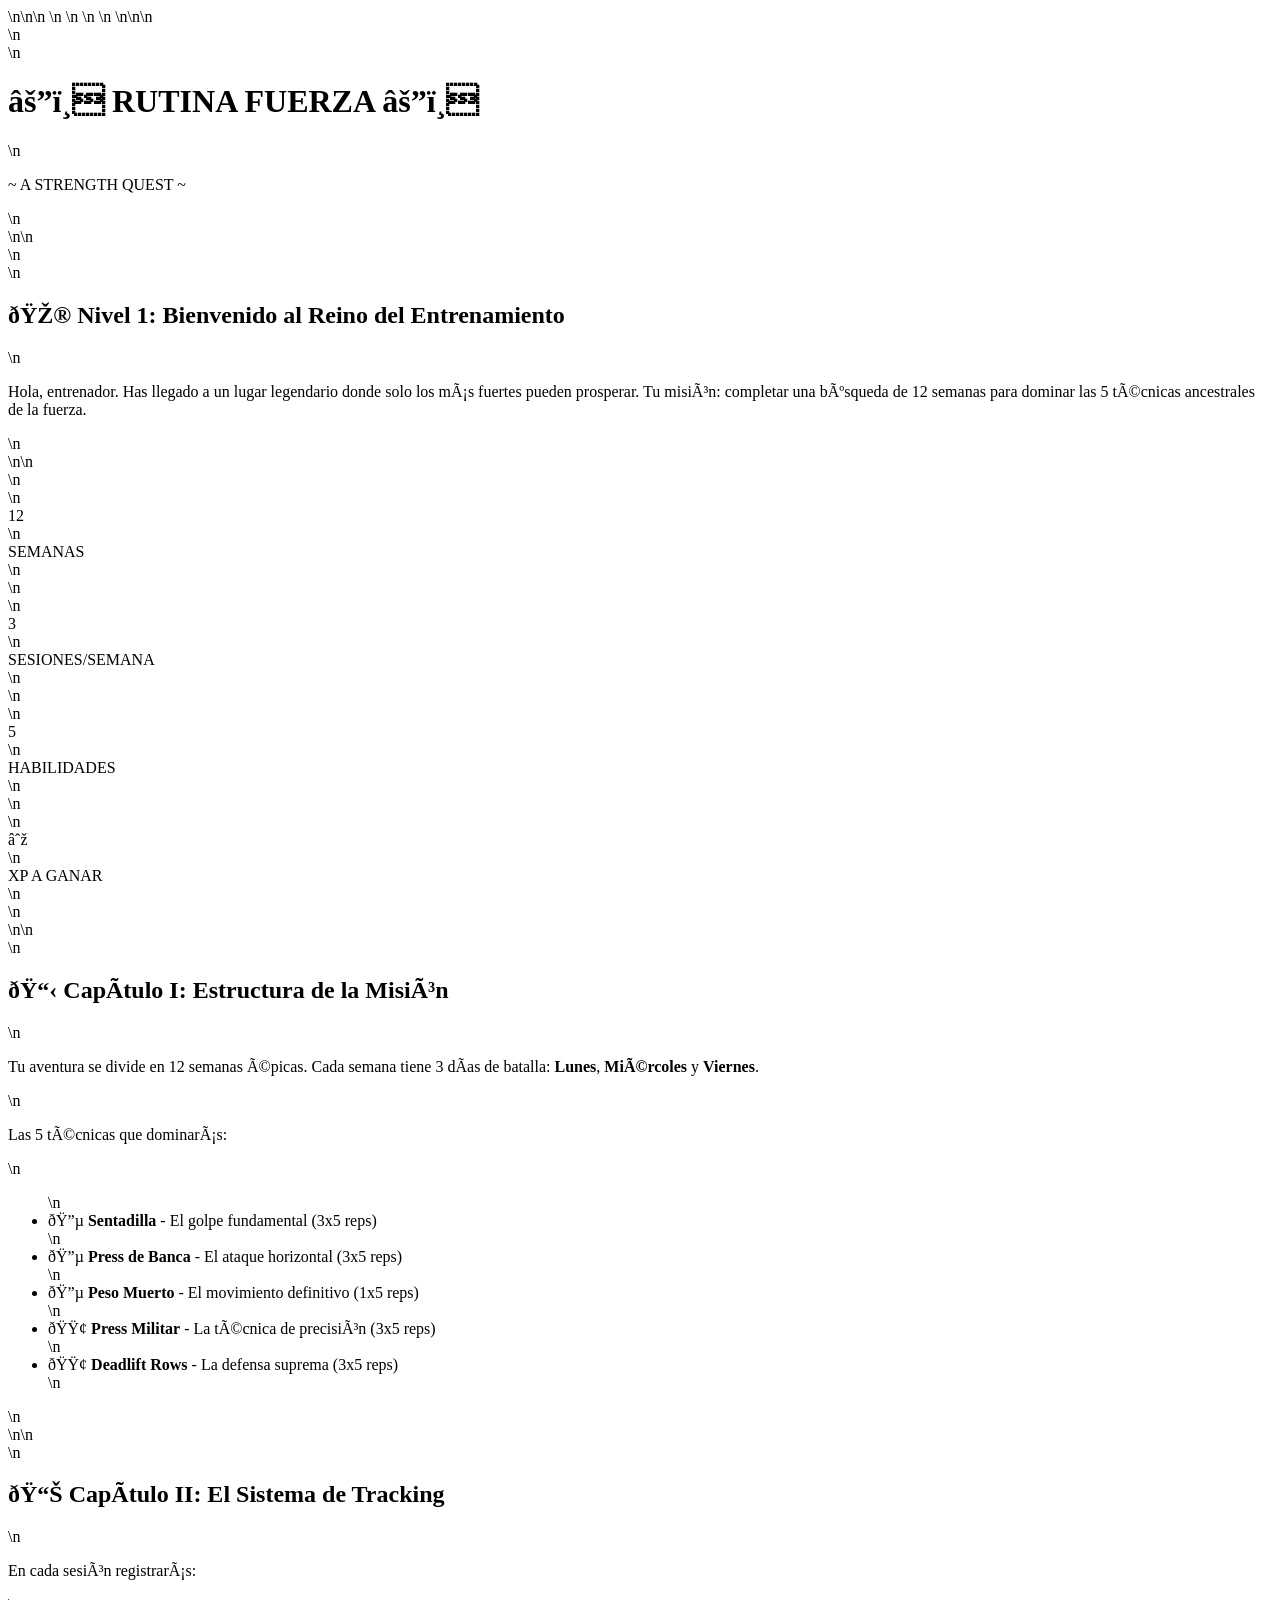
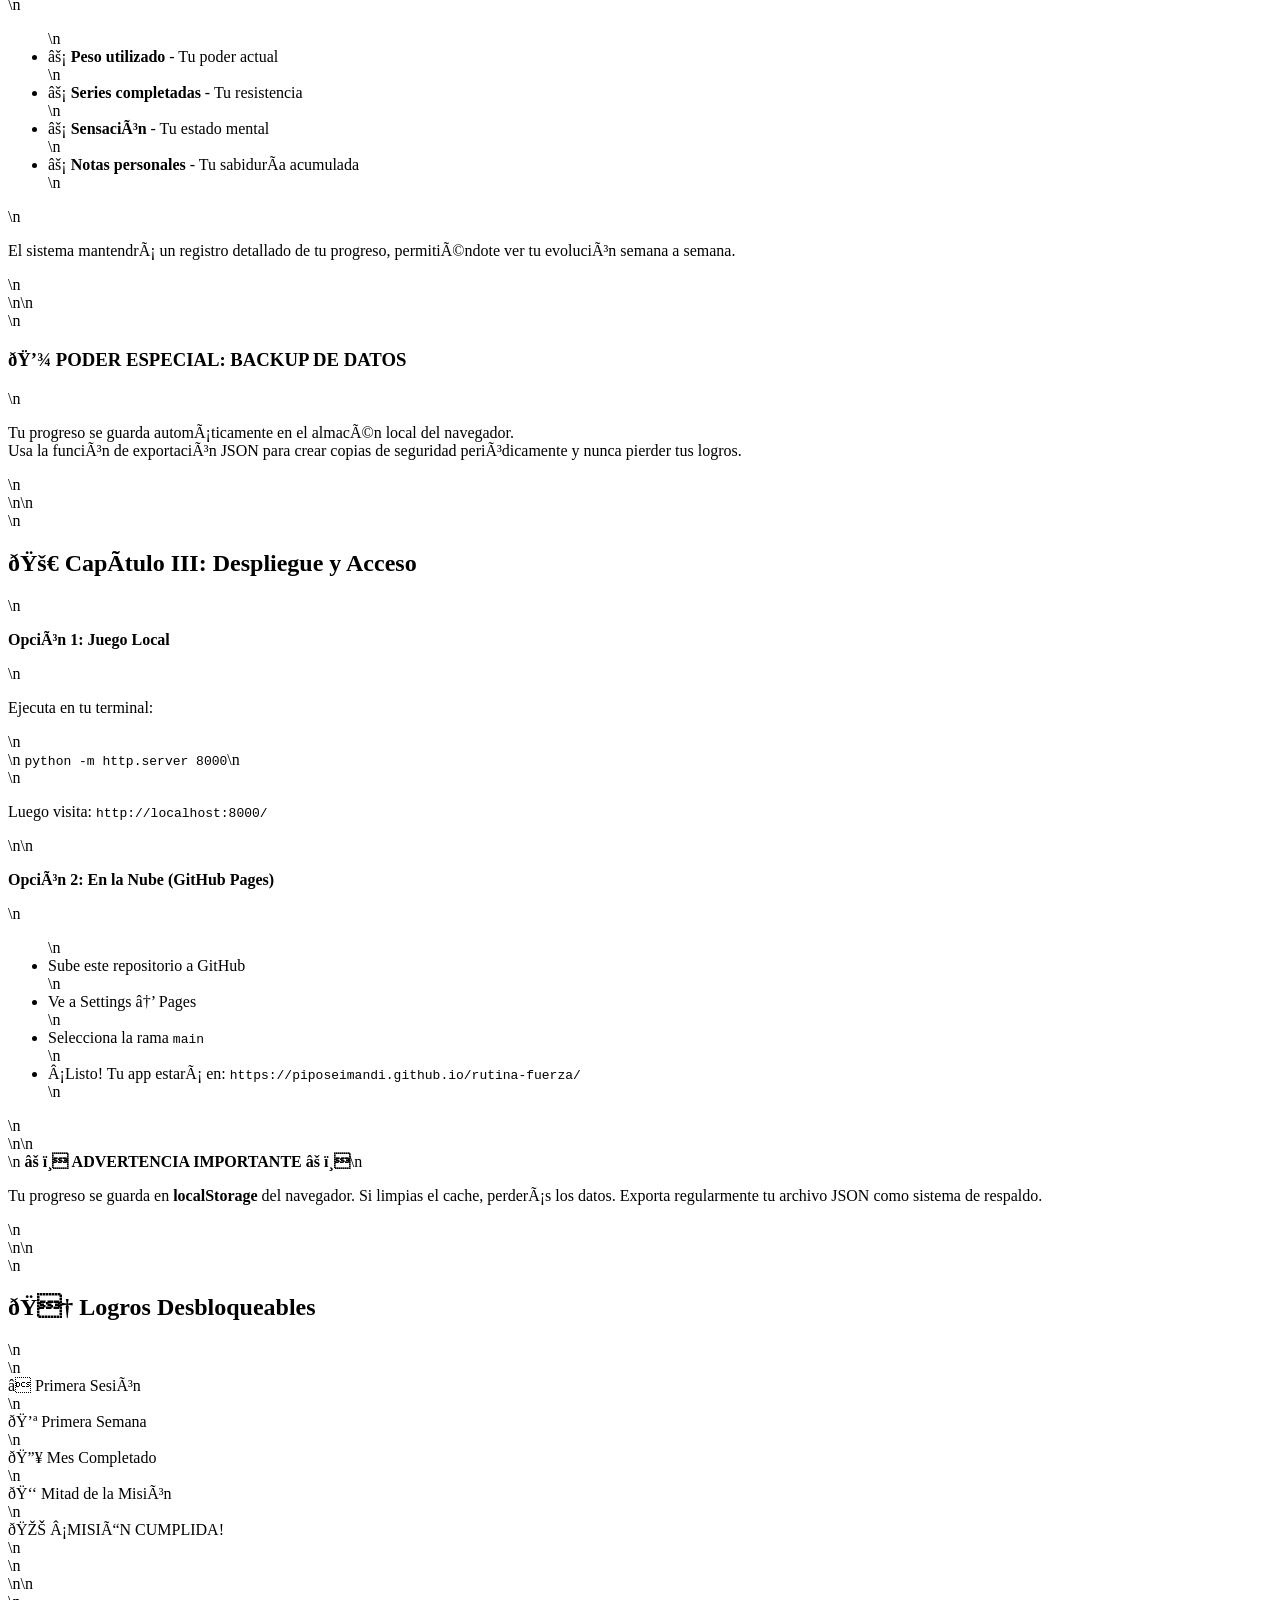
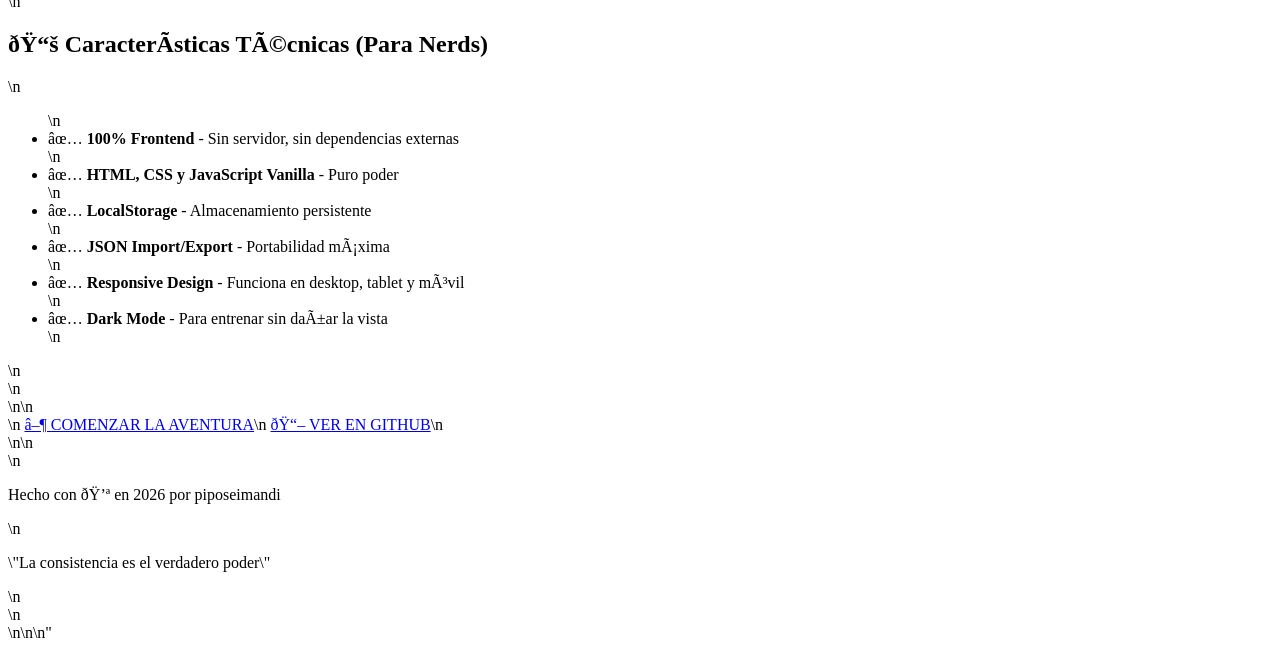
==== about.html @ 38192035 "Add about.html with retro game-style introduction" ====
<!DOCTYPE html>\n<html lang=\"es\">\n<head>\n  <meta charset=\"UTF-8\" />\n  <meta name=\"viewport\" content=\"width=device-width, initial-scale=1.0\" />\n  <meta name=\"color-scheme\" content=\"light dark\" />\n  <title>Rutina Fuerza - Aventura</title>\n  <style>\n    * { margin: 0; padding: 0; box-sizing: border-box; }\n    \n    body {\n      background: #0a0e27;\n      color: #e0e0e0;\n      font-family: 'Courier New', monospace;\n      overflow-x: hidden;\n      min-height: 100vh;\n      position: relative;\n    }\n\n    /* Fondo animado de estrellas */\n    body::before {\n      content: '';\n      position: fixed;\n      top: 0;\n      left: 0;\n      width: 100%;\n      height: 100%;\n      background: radial-gradient(circle, #1a4d7d 1px, transparent 1px);\n      background-size: 50px 50px;\n      opacity: 0.1;\n      pointer-events: none;\n      z-index: 0;\n    }\n\n    .container {\n      position: relative;\n      z-index: 1;\n      max-width: 900px;\n      margin: 0 auto;\n      padding: 2rem;\n    }\n\n    header {\n      text-align: center;\n      margin-bottom: 3rem;\n      animation: glowIn 1s ease-out;\n    }\n\n    h1 {\n      font-size: 3rem;\n      text-shadow: 0 0 20px #38bdf8, 0 0 10px #0ea5e9;\n      margin-bottom: 0.5rem;\n      letter-spacing: 3px;\n    }\n\n    .pixel-art {\n      font-size: 2rem;\n      margin: 1rem 0;\n      animation: pulse 2s infinite;\n    }\n\n    .game-screen {\n      background: linear-gradient(135deg, #1a2a3a 0%, #0f1720 100%);\n      border: 4px solid #38bdf8;\n      border-radius: 10px;\n      padding: 2rem;\n      margin: 2rem 0;\n      box-shadow: 0 0 30px rgba(56, 189, 248, 0.3), inset 0 0 20px rgba(0, 0, 0, 0.5);\n      position: relative;\n    }\n\n    .game-screen::before {\n      content: 'LEVEL TUTORIAL';\n      position: absolute;\n      top: -15px;\n      left: 20px;\n      background: #0a0e27;\n      padding: 0 10px;\n      color: #38bdf8;\n      font-weight: bold;\n      font-size: 0.8rem;\n      letter-spacing: 2px;\n    }\n\n    .level {\n      margin: 2rem 0;\n      padding: 1.5rem;\n      background: rgba(15, 23, 42, 0.7);\n      border-left: 4px solid #22c55e;\n      border-radius: 5px;\n    }\n\n    .level h2 {\n      color: #22c55e;\n      font-size: 1.3rem;\n      margin-bottom: 0.5rem;\n      text-transform: uppercase;\n      letter-spacing: 2px;\n    }\n\n    .level p {\n      line-height: 1.6;\n      color: #b0b0b0;\n      margin: 0.5rem 0;\n    }\n\n    .level ul {\n      margin: 1rem 0 1rem 2rem;\n      list-style: none;\n    }\n\n    .level li {\n      margin: 0.5rem 0;\n      padding-left: 1.5rem;\n      position: relative;\n    }\n\n    .level li::before {\n      content: '▶';\n      position: absolute;\n      left: 0;\n      color: #38bdf8;\n    }\n\n    .power-up {\n      background: linear-gradient(135deg, #f59e0b 0%, #d97706 100%);\n      border-radius: 10px;\n      padding: 1.5rem;\n      margin: 1.5rem 0;\n      border: 2px dashed #fbbf24;\n      text-align: center;\n      animation: float 3s ease-in-out infinite;\n    }\n\n    .power-up h3 {\n      color: #0a0e27;\n      font-size: 1.2rem;\n      margin-bottom: 0.5rem;\n      text-transform: uppercase;\n    }\n\n    .power-up p {\n      color: #0a0e27;\n      font-weight: bold;\n    }\n\n    .achievement {\n      display: inline-block;\n      background: linear-gradient(135deg, #06b6d4 0%, #0891b2 100%);\n      padding: 1rem 1.5rem;\n      border-radius: 5px;\n      margin: 0.5rem;\n      font-weight: bold;\n      box-shadow: 0 4px 15px rgba(6, 182, 212, 0.4);\n    }\n\n    .buttons {\n      display: flex;\n      gap: 1rem;\n      margin-top: 2rem;\n      flex-wrap: wrap;\n      justify-content: center;\n    }\n\n    .btn {\n      padding: 1rem 2rem;\n      border: 2px solid #38bdf8;\n      background: rgba(56, 189, 248, 0.1);\n      color: #38bdf8;\n      font-family: 'Courier New', monospace;\n      font-weight: bold;\n      cursor: pointer;\n      border-radius: 5px;\n      text-decoration: none;\n      display: inline-block;\n      transition: all 0.3s ease;\n      text-transform: uppercase;\n      letter-spacing: 1px;\n      font-size: 0.9rem;\n    }\n\n    .btn:hover {\n      background: rgba(56, 189, 248, 0.3);\n      box-shadow: 0 0 20px rgba(56, 189, 248, 0.5);\n      transform: translateY(-2px);\n    }\n\n    .btn-primary {\n      background: #38bdf8;\n      color: #0a0e27;\n      border-color: #38bdf8;\n    }\n\n    .btn-primary:hover {\n      background: #0ea5e9;\n      box-shadow: 0 0 30px rgba(56, 189, 248, 0.8);\n    }\n\n    .game-stats {\n      display: grid;\n      grid-template-columns: repeat(auto-fit, minmax(150px, 1fr));\n      gap: 1rem;\n      margin: 2rem 0;\n    }\n\n    .stat {\n      background: rgba(34, 197, 94, 0.1);\n      border: 2px solid #22c55e;\n      padding: 1rem;\n      border-radius: 5px;\n      text-align: center;\n    }\n\n    .stat-value {\n      font-size: 1.8rem;\n      color: #22c55e;\n      font-weight: bold;\n    }\n\n    .stat-label {\n      color: #888;\n      font-size: 0.8rem;\n      text-transform: uppercase;\n      margin-top: 0.5rem;\n    }\n\n    .neon-text {\n      color: #0ea5e9;\n      text-shadow: 0 0 10px #0ea5e9, 0 0 20px #0ea5e9;\n      font-weight: bold;\n    }\n\n    @keyframes glowIn {\n      from {\n        opacity: 0;\n        text-shadow: 0 0 0 #38bdf8;\n      }\n      to {\n        opacity: 1;\n        text-shadow: 0 0 20px #38bdf8, 0 0 10px #0ea5e9;\n      }\n    }\n\n    @keyframes pulse {\n      0%, 100% { opacity: 1; }\n      50% { opacity: 0.7; }\n    }\n\n    @keyframes float {\n      0%, 100% { transform: translateY(0px); }\n      50% { transform: translateY(-10px); }\n    }\n\n    .warning {\n      background: linear-gradient(135deg, #ef4444 0%, #dc2626 100%);\n      border: 2px solid #fca5a5;\n      color: #fee2e2;\n      padding: 1.5rem;\n      border-radius: 5px;\n      margin: 1.5rem 0;\n    }\n\n    .warning strong {\n      color: #fca5a5;\n    }\n\n    footer {\n      text-align: center;\n      margin-top: 3rem;\n      padding-top: 2rem;\n      border-top: 2px solid #38bdf8;\n      color: #666;\n      font-size: 0.9rem;\n    }\n\n    @media (max-width: 768px) {\n      h1 { font-size: 2rem; }\n      .game-screen { padding: 1.5rem; }\n      .buttons { flex-direction: column; }\n      .btn { width: 100%; }\n    }\n  </style>\n</head>\n<body>\n  <div class=\"container\">\n    <header>\n      <h1>⚔️ RUTINA FUERZA ⚔️</h1>\n      <p style=\"font-size: 1.2rem; color: #888; margin-top: 0.5rem; letter-spacing: 1px;\">~ A STRENGTH QUEST ~</p>\n    </header>\n\n    <div class=\"game-screen\">\n      <div class=\"level\">\n        <h2>🎮 Nivel 1: Bienvenido al Reino del Entrenamiento</h2>\n        <p>Hola, entrenador. Has llegado a un lugar legendario donde solo los más fuertes pueden prosperar. Tu misión: completar una búsqueda de 12 semanas para dominar las 5 técnicas ancestrales de la fuerza.</p>\n      </div>\n\n      <div class=\"game-stats\">\n        <div class=\"stat\">\n          <div class=\"stat-value\">12</div>\n          <div class=\"stat-label\">SEMANAS</div>\n        </div>\n        <div class=\"stat\">\n          <div class=\"stat-value\">3</div>\n          <div class=\"stat-label\">SESIONES/SEMANA</div>\n        </div>\n        <div class=\"stat\">\n          <div class=\"stat-value\">5</div>\n          <div class=\"stat-label\">HABILIDADES</div>\n        </div>\n        <div class=\"stat\">\n          <div class=\"stat-value\">∞</div>\n          <div class=\"stat-label\">XP A GANAR</div>\n        </div>\n      </div>\n\n      <div class=\"level\">\n        <h2>📋 Capítulo I: Estructura de la Misión</h2>\n        <p>Tu aventura se divide en <span class=\"neon-text\">12 semanas épicas</span>. Cada semana tiene <span class=\"neon-text\">3 días de batalla</span>: <strong>Lunes</strong>, <strong>Miércoles</strong> y <strong>Viernes</strong>.</p>\n        <p style=\"margin-top: 1rem;\">Las 5 técnicas que dominarás:</p>\n        <ul>\n          <li>🔵 <strong>Sentadilla</strong> - El golpe fundamental (3x5 reps)</li>\n          <li>🔵 <strong>Press de Banca</strong> - El ataque horizontal (3x5 reps)</li>\n          <li>🔵 <strong>Peso Muerto</strong> - El movimiento definitivo (1x5 reps)</li>\n          <li>🟢 <strong>Press Militar</strong> - La técnica de precisión (3x5 reps)</li>\n          <li>🟢 <strong>Deadlift Rows</strong> - La defensa suprema (3x5 reps)</li>\n        </ul>\n      </div>\n\n      <div class=\"level\">\n        <h2>📊 Capítulo II: El Sistema de Tracking</h2>\n        <p>En cada sesión registrarás:</p>\n        <ul>\n          <li>⚡ <strong>Peso utilizado</strong> - Tu poder actual</li>\n          <li>⚡ <strong>Series completadas</strong> - Tu resistencia</li>\n          <li>⚡ <strong>Sensación</strong> - Tu estado mental</li>\n          <li>⚡ <strong>Notas personales</strong> - Tu sabiduría acumulada</li>\n        </ul>\n        <p style=\"margin-top: 1rem;\">El sistema mantendrá un registro detallado de tu progreso, permitiéndote ver tu evolución semana a semana.</p>\n      </div>\n\n      <div class=\"power-up\">\n        <h3>💾 PODER ESPECIAL: BACKUP DE DATOS</h3>\n        <p>Tu progreso se guarda automáticamente en el almacén local del navegador.<br/>Usa la función de exportación JSON para crear copias de seguridad periódicamente y nunca pierder tus logros.</p>\n      </div>\n\n      <div class=\"level\">\n        <h2>🚀 Capítulo III: Despliegue y Acceso</h2>\n        <p><strong>Opción 1: Juego Local</strong></p>\n        <p style=\"margin: 0.5rem 0; margin-left: 1rem; color: #888;\">Ejecuta en tu terminal:</p>\n        <div style=\"background: #0a0e27; border: 1px solid #38bdf8; padding: 1rem; margin: 0.5rem 0; border-radius: 5px; overflow-x: auto;\">\n          <code>python -m http.server 8000</code>\n        </div>\n        <p style=\"margin: 0.5rem 0; margin-left: 1rem; color: #888;\">Luego visita: <code>http://localhost:8000/</code></p>\n\n        <p style=\"margin-top: 1.5rem;\"><strong>Opción 2: En la Nube (GitHub Pages)</strong></p>\n        <ul style=\"margin-top: 0.5rem;\">\n          <li>Sube este repositorio a GitHub</li>\n          <li>Ve a Settings → Pages</li>\n          <li>Selecciona la rama <code>main</code></li>\n          <li>¡Listo! Tu app estará en: <code style=\"color: #38bdf8;\">https://piposeimandi.github.io/rutina-fuerza/</code></li>\n        </ul>\n      </div>\n\n      <div class=\"warning\">\n        <strong>⚠️ ADVERTENCIA IMPORTANTE ⚠️</strong>\n        <p style=\"margin-top: 0.5rem; margin-bottom: 0;\">Tu progreso se guarda en <strong>localStorage</strong> del navegador. Si limpias el cache, perderás los datos. <span class=\"neon-text\">Exporta regularmente tu archivo JSON</span> como sistema de respaldo.</p>\n      </div>\n\n      <div class=\"level\">\n        <h2>🏆 Logros Desbloqueables</h2>\n        <div style=\"display: flex; flex-wrap: wrap; gap: 1rem; margin-top: 1rem;\">\n          <div class=\"achievement\">⭐ Primera Sesión</div>\n          <div class=\"achievement\">💪 Primera Semana</div>\n          <div class=\"achievement\">🔥 Mes Completado</div>\n          <div class=\"achievement\">👑 Mitad de la Misión</div>\n          <div class=\"achievement\">🎊 ¡MISIÓN CUMPLIDA!</div>\n        </div>\n      </div>\n\n      <div class=\"level\">\n        <h2>📚 Características Técnicas (Para Nerds)</h2>\n        <ul>\n          <li>✅ <strong>100% Frontend</strong> - Sin servidor, sin dependencias externas</li>\n          <li>✅ <strong>HTML, CSS y JavaScript Vanilla</strong> - Puro poder</li>\n          <li>✅ <strong>LocalStorage</strong> - Almacenamiento persistente</li>\n          <li>✅ <strong>JSON Import/Export</strong> - Portabilidad máxima</li>\n          <li>✅ <strong>Responsive Design</strong> - Funciona en desktop, tablet y móvil</li>\n          <li>✅ <strong>Dark Mode</strong> - Para entrenar sin dañar la vista</li>\n        </ul>\n      </div>\n    </div>\n\n    <div class=\"buttons\">\n      <a href=\"index.html\" class=\"btn btn-primary\">▶ COMENZAR LA AVENTURA</a>\n      <a href=\"https://github.com/piposeimandi/rutina-fuerza\" class=\"btn\" target=\"_blank\">📖 VER EN GITHUB</a>\n    </div>\n\n    <footer>\n      <p>Hecho con 💪 en 2026 por piposeimandi</p>\n      <p>\"La consistencia es el verdadero poder\"</p>\n    </footer>\n  </div>\n</body>\n</html>\n"
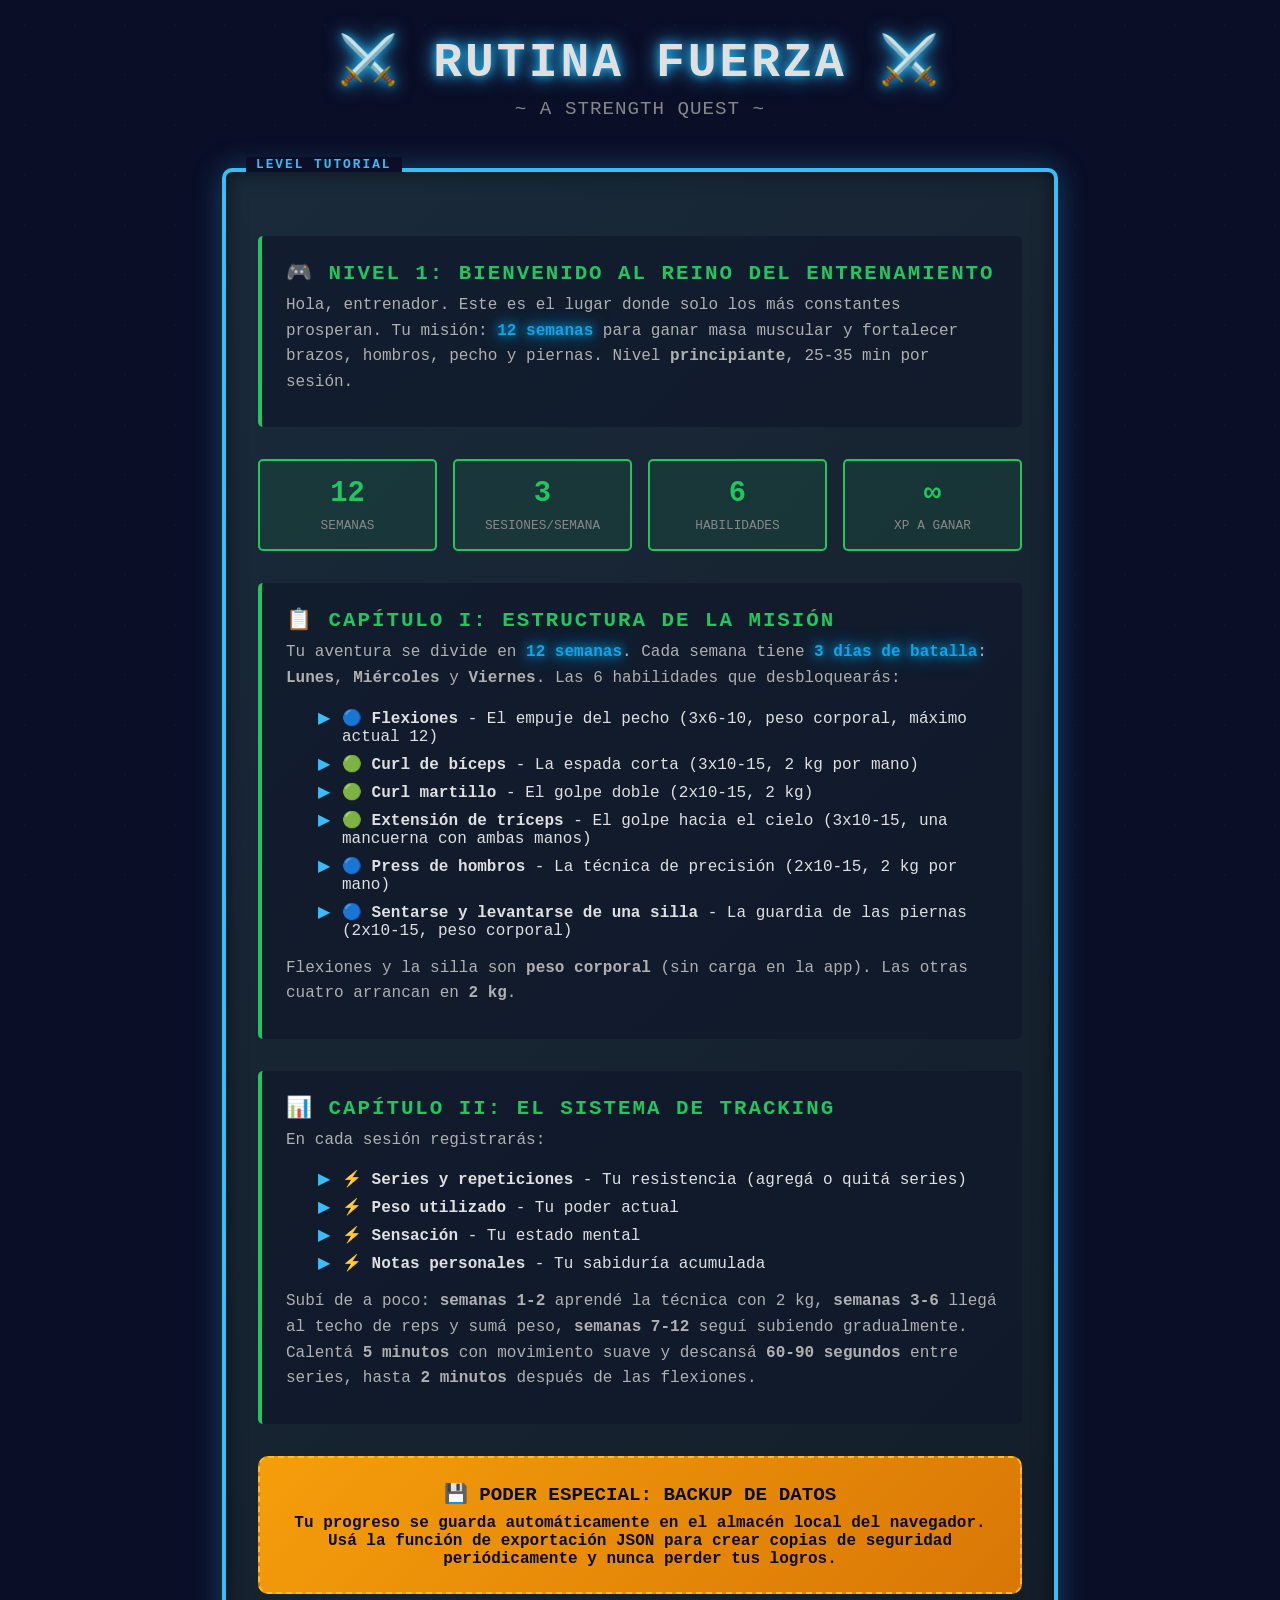
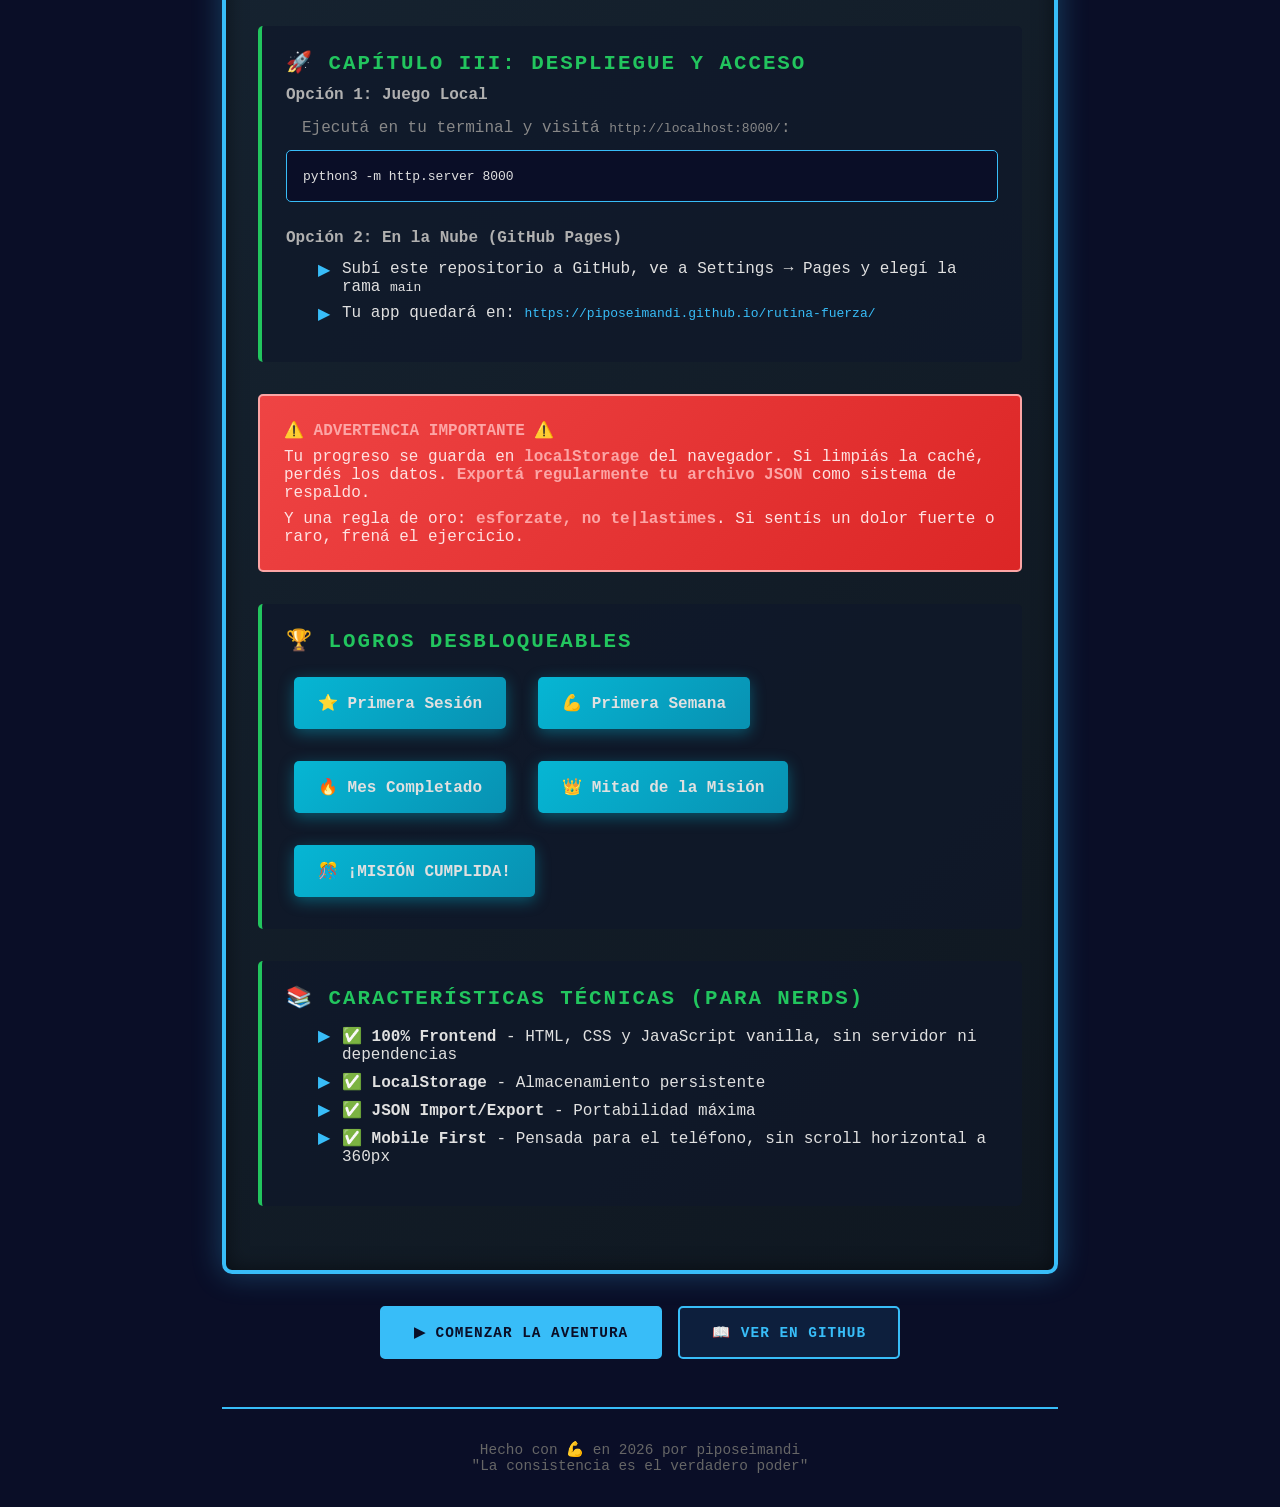
==== commit 24d76109: "fix: repair about.html and add missing repo hygiene about.html was a single 12511-byte line containi" ====
--- a/about.html
+++ b/about.html
@@ -1 +1,406 @@
-<!DOCTYPE html>\n<html lang=\"es\">\n<head>\n  <meta charset=\"UTF-8\" />\n  <meta name=\"viewport\" content=\"width=device-width, initial-scale=1.0\" />\n  <meta name=\"color-scheme\" content=\"light dark\" />\n  <title>Rutina Fuerza - Aventura</title>\n  <style>\n    * { margin: 0; padding: 0; box-sizing: border-box; }\n    \n    body {\n      background: #0a0e27;\n      color: #e0e0e0;\n      font-family: 'Courier New', monospace;\n      overflow-x: hidden;\n      min-height: 100vh;\n      position: relative;\n    }\n\n    /* Fondo animado de estrellas */\n    body::before {\n      content: '';\n      position: fixed;\n      top: 0;\n      left: 0;\n      width: 100%;\n      height: 100%;\n      background: radial-gradient(circle, #1a4d7d 1px, transparent 1px);\n      background-size: 50px 50px;\n      opacity: 0.1;\n      pointer-events: none;\n      z-index: 0;\n    }\n\n    .container {\n      position: relative;\n      z-index: 1;\n      max-width: 900px;\n      margin: 0 auto;\n      padding: 2rem;\n    }\n\n    header {\n      text-align: center;\n      margin-bottom: 3rem;\n      animation: glowIn 1s ease-out;\n    }\n\n    h1 {\n      font-size: 3rem;\n      text-shadow: 0 0 20px #38bdf8, 0 0 10px #0ea5e9;\n      margin-bottom: 0.5rem;\n      letter-spacing: 3px;\n    }\n\n    .pixel-art {\n      font-size: 2rem;\n      margin: 1rem 0;\n      animation: pulse 2s infinite;\n    }\n\n    .game-screen {\n      background: linear-gradient(135deg, #1a2a3a 0%, #0f1720 100%);\n      border: 4px solid #38bdf8;\n      border-radius: 10px;\n      padding: 2rem;\n      margin: 2rem 0;\n      box-shadow: 0 0 30px rgba(56, 189, 248, 0.3), inset 0 0 20px rgba(0, 0, 0, 0.5);\n      position: relative;\n    }\n\n    .game-screen::before {\n      content: 'LEVEL TUTORIAL';\n      position: absolute;\n      top: -15px;\n      left: 20px;\n      background: #0a0e27;\n      padding: 0 10px;\n      color: #38bdf8;\n      font-weight: bold;\n      font-size: 0.8rem;\n      letter-spacing: 2px;\n    }\n\n    .level {\n      margin: 2rem 0;\n      padding: 1.5rem;\n      background: rgba(15, 23, 42, 0.7);\n      border-left: 4px solid #22c55e;\n      border-radius: 5px;\n    }\n\n    .level h2 {\n      color: #22c55e;\n      font-size: 1.3rem;\n      margin-bottom: 0.5rem;\n      text-transform: uppercase;\n      letter-spacing: 2px;\n    }\n\n    .level p {\n      line-height: 1.6;\n      color: #b0b0b0;\n      margin: 0.5rem 0;\n    }\n\n    .level ul {\n      margin: 1rem 0 1rem 2rem;\n      list-style: none;\n    }\n\n    .level li {\n      margin: 0.5rem 0;\n      padding-left: 1.5rem;\n      position: relative;\n    }\n\n    .level li::before {\n      content: '▶';\n      position: absolute;\n      left: 0;\n      color: #38bdf8;\n    }\n\n    .power-up {\n      background: linear-gradient(135deg, #f59e0b 0%, #d97706 100%);\n      border-radius: 10px;\n      padding: 1.5rem;\n      margin: 1.5rem 0;\n      border: 2px dashed #fbbf24;\n      text-align: center;\n      animation: float 3s ease-in-out infinite;\n    }\n\n    .power-up h3 {\n      color: #0a0e27;\n      font-size: 1.2rem;\n      margin-bottom: 0.5rem;\n      text-transform: uppercase;\n    }\n\n    .power-up p {\n      color: #0a0e27;\n      font-weight: bold;\n    }\n\n    .achievement {\n      display: inline-block;\n      background: linear-gradient(135deg, #06b6d4 0%, #0891b2 100%);\n      padding: 1rem 1.5rem;\n      border-radius: 5px;\n      margin: 0.5rem;\n      font-weight: bold;\n      box-shadow: 0 4px 15px rgba(6, 182, 212, 0.4);\n    }\n\n    .buttons {\n      display: flex;\n      gap: 1rem;\n      margin-top: 2rem;\n      flex-wrap: wrap;\n      justify-content: center;\n    }\n\n    .btn {\n      padding: 1rem 2rem;\n      border: 2px solid #38bdf8;\n      background: rgba(56, 189, 248, 0.1);\n      color: #38bdf8;\n      font-family: 'Courier New', monospace;\n      font-weight: bold;\n      cursor: pointer;\n      border-radius: 5px;\n      text-decoration: none;\n      display: inline-block;\n      transition: all 0.3s ease;\n      text-transform: uppercase;\n      letter-spacing: 1px;\n      font-size: 0.9rem;\n    }\n\n    .btn:hover {\n      background: rgba(56, 189, 248, 0.3);\n      box-shadow: 0 0 20px rgba(56, 189, 248, 0.5);\n      transform: translateY(-2px);\n    }\n\n    .btn-primary {\n      background: #38bdf8;\n      color: #0a0e27;\n      border-color: #38bdf8;\n    }\n\n    .btn-primary:hover {\n      background: #0ea5e9;\n      box-shadow: 0 0 30px rgba(56, 189, 248, 0.8);\n    }\n\n    .game-stats {\n      display: grid;\n      grid-template-columns: repeat(auto-fit, minmax(150px, 1fr));\n      gap: 1rem;\n      margin: 2rem 0;\n    }\n\n    .stat {\n      background: rgba(34, 197, 94, 0.1);\n      border: 2px solid #22c55e;\n      padding: 1rem;\n      border-radius: 5px;\n      text-align: center;\n    }\n\n    .stat-value {\n      font-size: 1.8rem;\n      color: #22c55e;\n      font-weight: bold;\n    }\n\n    .stat-label {\n      color: #888;\n      font-size: 0.8rem;\n      text-transform: uppercase;\n      margin-top: 0.5rem;\n    }\n\n    .neon-text {\n      color: #0ea5e9;\n      text-shadow: 0 0 10px #0ea5e9, 0 0 20px #0ea5e9;\n      font-weight: bold;\n    }\n\n    @keyframes glowIn {\n      from {\n        opacity: 0;\n        text-shadow: 0 0 0 #38bdf8;\n      }\n      to {\n        opacity: 1;\n        text-shadow: 0 0 20px #38bdf8, 0 0 10px #0ea5e9;\n      }\n    }\n\n    @keyframes pulse {\n      0%, 100% { opacity: 1; }\n      50% { opacity: 0.7; }\n    }\n\n    @keyframes float {\n      0%, 100% { transform: translateY(0px); }\n      50% { transform: translateY(-10px); }\n    }\n\n    .warning {\n      background: linear-gradient(135deg, #ef4444 0%, #dc2626 100%);\n      border: 2px solid #fca5a5;\n      color: #fee2e2;\n      padding: 1.5rem;\n      border-radius: 5px;\n      margin: 1.5rem 0;\n    }\n\n    .warning strong {\n      color: #fca5a5;\n    }\n\n    footer {\n      text-align: center;\n      margin-top: 3rem;\n      padding-top: 2rem;\n      border-top: 2px solid #38bdf8;\n      color: #666;\n      font-size: 0.9rem;\n    }\n\n    @media (max-width: 768px) {\n      h1 { font-size: 2rem; }\n      .game-screen { padding: 1.5rem; }\n      .buttons { flex-direction: column; }\n      .btn { width: 100%; }\n    }\n  </style>\n</head>\n<body>\n  <div class=\"container\">\n    <header>\n      <h1>⚔️ RUTINA FUERZA ⚔️</h1>\n      <p style=\"font-size: 1.2rem; color: #888; margin-top: 0.5rem; letter-spacing: 1px;\">~ A STRENGTH QUEST ~</p>\n    </header>\n\n    <div class=\"game-screen\">\n      <div class=\"level\">\n        <h2>🎮 Nivel 1: Bienvenido al Reino del Entrenamiento</h2>\n        <p>Hola, entrenador. Has llegado a un lugar legendario donde solo los más fuertes pueden prosperar. Tu misión: completar una búsqueda de 12 semanas para dominar las 5 técnicas ancestrales de la fuerza.</p>\n      </div>\n\n      <div class=\"game-stats\">\n        <div class=\"stat\">\n          <div class=\"stat-value\">12</div>\n          <div class=\"stat-label\">SEMANAS</div>\n        </div>\n        <div class=\"stat\">\n          <div class=\"stat-value\">3</div>\n          <div class=\"stat-label\">SESIONES/SEMANA</div>\n        </div>\n        <div class=\"stat\">\n          <div class=\"stat-value\">5</div>\n          <div class=\"stat-label\">HABILIDADES</div>\n        </div>\n        <div class=\"stat\">\n          <div class=\"stat-value\">∞</div>\n          <div class=\"stat-label\">XP A GANAR</div>\n        </div>\n      </div>\n\n      <div class=\"level\">\n        <h2>📋 Capítulo I: Estructura de la Misión</h2>\n        <p>Tu aventura se divide en <span class=\"neon-text\">12 semanas épicas</span>. Cada semana tiene <span class=\"neon-text\">3 días de batalla</span>: <strong>Lunes</strong>, <strong>Miércoles</strong> y <strong>Viernes</strong>.</p>\n        <p style=\"margin-top: 1rem;\">Las 5 técnicas que dominarás:</p>\n        <ul>\n          <li>🔵 <strong>Sentadilla</strong> - El golpe fundamental (3x5 reps)</li>\n          <li>🔵 <strong>Press de Banca</strong> - El ataque horizontal (3x5 reps)</li>\n          <li>🔵 <strong>Peso Muerto</strong> - El movimiento definitivo (1x5 reps)</li>\n          <li>🟢 <strong>Press Militar</strong> - La técnica de precisión (3x5 reps)</li>\n          <li>🟢 <strong>Deadlift Rows</strong> - La defensa suprema (3x5 reps)</li>\n        </ul>\n      </div>\n\n      <div class=\"level\">\n        <h2>📊 Capítulo II: El Sistema de Tracking</h2>\n        <p>En cada sesión registrarás:</p>\n        <ul>\n          <li>⚡ <strong>Peso utilizado</strong> - Tu poder actual</li>\n          <li>⚡ <strong>Series completadas</strong> - Tu resistencia</li>\n          <li>⚡ <strong>Sensación</strong> - Tu estado mental</li>\n          <li>⚡ <strong>Notas personales</strong> - Tu sabiduría acumulada</li>\n        </ul>\n        <p style=\"margin-top: 1rem;\">El sistema mantendrá un registro detallado de tu progreso, permitiéndote ver tu evolución semana a semana.</p>\n      </div>\n\n      <div class=\"power-up\">\n        <h3>💾 PODER ESPECIAL: BACKUP DE DATOS</h3>\n        <p>Tu progreso se guarda automáticamente en el almacén local del navegador.<br/>Usa la función de exportación JSON para crear copias de seguridad periódicamente y nunca pierder tus logros.</p>\n      </div>\n\n      <div class=\"level\">\n        <h2>🚀 Capítulo III: Despliegue y Acceso</h2>\n        <p><strong>Opción 1: Juego Local</strong></p>\n        <p style=\"margin: 0.5rem 0; margin-left: 1rem; color: #888;\">Ejecuta en tu terminal:</p>\n        <div style=\"background: #0a0e27; border: 1px solid #38bdf8; padding: 1rem; margin: 0.5rem 0; border-radius: 5px; overflow-x: auto;\">\n          <code>python -m http.server 8000</code>\n        </div>\n        <p style=\"margin: 0.5rem 0; margin-left: 1rem; color: #888;\">Luego visita: <code>http://localhost:8000/</code></p>\n\n        <p style=\"margin-top: 1.5rem;\"><strong>Opción 2: En la Nube (GitHub Pages)</strong></p>\n        <ul style=\"margin-top: 0.5rem;\">\n          <li>Sube este repositorio a GitHub</li>\n          <li>Ve a Settings → Pages</li>\n          <li>Selecciona la rama <code>main</code></li>\n          <li>¡Listo! Tu app estará en: <code style=\"color: #38bdf8;\">https://piposeimandi.github.io/rutina-fuerza/</code></li>\n        </ul>\n      </div>\n\n      <div class=\"warning\">\n        <strong>⚠️ ADVERTENCIA IMPORTANTE ⚠️</strong>\n        <p style=\"margin-top: 0.5rem; margin-bottom: 0;\">Tu progreso se guarda en <strong>localStorage</strong> del navegador. Si limpias el cache, perderás los datos. <span class=\"neon-text\">Exporta regularmente tu archivo JSON</span> como sistema de respaldo.</p>\n      </div>\n\n      <div class=\"level\">\n        <h2>🏆 Logros Desbloqueables</h2>\n        <div style=\"display: flex; flex-wrap: wrap; gap: 1rem; margin-top: 1rem;\">\n          <div class=\"achievement\">⭐ Primera Sesión</div>\n          <div class=\"achievement\">💪 Primera Semana</div>\n          <div class=\"achievement\">🔥 Mes Completado</div>\n          <div class=\"achievement\">👑 Mitad de la Misión</div>\n          <div class=\"achievement\">🎊 ¡MISIÓN CUMPLIDA!</div>\n        </div>\n      </div>\n\n      <div class=\"level\">\n        <h2>📚 Características Técnicas (Para Nerds)</h2>\n        <ul>\n          <li>✅ <strong>100% Frontend</strong> - Sin servidor, sin dependencias externas</li>\n          <li>✅ <strong>HTML, CSS y JavaScript Vanilla</strong> - Puro poder</li>\n          <li>✅ <strong>LocalStorage</strong> - Almacenamiento persistente</li>\n          <li>✅ <strong>JSON Import/Export</strong> - Portabilidad máxima</li>\n          <li>✅ <strong>Responsive Design</strong> - Funciona en desktop, tablet y móvil</li>\n          <li>✅ <strong>Dark Mode</strong> - Para entrenar sin dañar la vista</li>\n        </ul>\n      </div>\n    </div>\n\n    <div class=\"buttons\">\n      <a href=\"index.html\" class=\"btn btn-primary\">▶ COMENZAR LA AVENTURA</a>\n      <a href=\"https://github.com/piposeimandi/rutina-fuerza\" class=\"btn\" target=\"_blank\">📖 VER EN GITHUB</a>\n    </div>\n\n    <footer>\n      <p>Hecho con 💪 en 2026 por piposeimandi</p>\n      <p>\"La consistencia es el verdadero poder\"</p>\n    </footer>\n  </div>\n</body>\n</html>\n"+<!DOCTYPE html>
+<html lang="es">
+  <head>
+    <meta charset="UTF-8" />
+    <meta name="viewport" content="width=device-width, initial-scale=1.0" />
+    <meta name="color-scheme" content="dark" />
+    <title>Rutina Fuerza - Aventura</title>
+    <link rel="icon" type="image/svg+xml" href="favicon.svg" />
+    <style>
+      * { margin: 0; padding: 0; box-sizing: border-box; }
+
+      body {
+        background: #0a0e27;
+        color: #e0e0e0;
+        font-family: 'Courier New', monospace;
+        overflow-x: hidden;
+        min-height: 100vh;
+        position: relative;
+      }
+
+      /* Fondo animado de estrellas */
+      body::before {
+        content: '';
+        position: fixed;
+        top: 0;
+        left: 0;
+        width: 100%;
+        height: 100%;
+        background: radial-gradient(circle, #1a4d7d 1px, transparent 1px);
+        background-size: 50px 50px;
+        opacity: 0.1;
+        pointer-events: none;
+        z-index: 0;
+      }
+
+      .container {
+        position: relative;
+        z-index: 1;
+        max-width: 900px;
+        margin: 0 auto;
+        padding: 2rem;
+      }
+
+      header {
+        text-align: center;
+        margin-bottom: 3rem;
+        animation: glowIn 1s ease-out;
+      }
+
+      h1 {
+        font-size: 3rem;
+        text-shadow: 0 0 20px #38bdf8, 0 0 10px #0ea5e9;
+        margin-bottom: 0.5rem;
+        letter-spacing: 3px;
+      }
+
+      .pixel-art {
+        font-size: 2rem;
+        margin: 1rem 0;
+        animation: pulse 2s infinite;
+      }
+
+      .game-screen {
+        background: linear-gradient(135deg, #1a2a3a 0%, #0f1720 100%);
+        border: 4px solid #38bdf8;
+        border-radius: 10px;
+        padding: 2rem;
+        margin: 2rem 0;
+        box-shadow: 0 0 30px rgba(56, 189, 248, 0.3), inset 0 0 20px rgba(0, 0, 0, 0.5);
+        position: relative;
+      }
+
+      .game-screen::before {
+        content: 'LEVEL TUTORIAL';
+        position: absolute;
+        top: -15px;
+        left: 20px;
+        background: #0a0e27;
+        padding: 0 10px;
+        color: #38bdf8;
+        font-weight: bold;
+        font-size: 0.8rem;
+        letter-spacing: 2px;
+      }
+
+      .level {
+        margin: 2rem 0;
+        padding: 1.5rem;
+        background: rgba(15, 23, 42, 0.7);
+        border-left: 4px solid #22c55e;
+        border-radius: 5px;
+      }
+
+      .level h2 {
+        color: #22c55e;
+        font-size: 1.3rem;
+        margin-bottom: 0.5rem;
+        text-transform: uppercase;
+        letter-spacing: 2px;
+      }
+
+      .level p {
+        line-height: 1.6;
+        color: #b0b0b0;
+        margin: 0.5rem 0;
+      }
+
+      .level ul {
+        margin: 1rem 0 1rem 2rem;
+        list-style: none;
+      }
+
+      .level li {
+        margin: 0.5rem 0;
+        padding-left: 1.5rem;
+        position: relative;
+      }
+
+      .level li::before {
+        content: '▶';
+        position: absolute;
+        left: 0;
+        color: #38bdf8;
+      }
+
+      .power-up {
+        background: linear-gradient(135deg, #f59e0b 0%, #d97706 100%);
+        border-radius: 10px;
+        padding: 1.5rem;
+        margin: 1.5rem 0;
+        border: 2px dashed #fbbf24;
+        text-align: center;
+        animation: float 3s ease-in-out infinite;
+      }
+
+      .power-up h3 {
+        color: #0a0e27;
+        font-size: 1.2rem;
+        margin-bottom: 0.5rem;
+        text-transform: uppercase;
+      }
+
+      .power-up p {
+        color: #0a0e27;
+        font-weight: bold;
+      }
+
+      .achievement {
+        display: inline-block;
+        background: linear-gradient(135deg, #06b6d4 0%, #0891b2 100%);
+        padding: 1rem 1.5rem;
+        border-radius: 5px;
+        margin: 0.5rem;
+        font-weight: bold;
+        box-shadow: 0 4px 15px rgba(6, 182, 212, 0.4);
+      }
+
+      .buttons {
+        display: flex;
+        gap: 1rem;
+        margin-top: 2rem;
+        flex-wrap: wrap;
+        justify-content: center;
+      }
+
+      .btn {
+        padding: 1rem 2rem;
+        border: 2px solid #38bdf8;
+        background: rgba(56, 189, 248, 0.1);
+        color: #38bdf8;
+        font-family: 'Courier New', monospace;
+        font-weight: bold;
+        cursor: pointer;
+        border-radius: 5px;
+        text-decoration: none;
+        display: inline-block;
+        transition: all 0.3s ease;
+        text-transform: uppercase;
+        letter-spacing: 1px;
+        font-size: 0.9rem;
+      }
+
+      .btn:hover {
+        background: rgba(56, 189, 248, 0.3);
+        box-shadow: 0 0 20px rgba(56, 189, 248, 0.5);
+        transform: translateY(-2px);
+      }
+
+      .btn-primary {
+        background: #38bdf8;
+        color: #0a0e27;
+        border-color: #38bdf8;
+      }
+
+      .btn-primary:hover {
+        background: #0ea5e9;
+        box-shadow: 0 0 30px rgba(56, 189, 248, 0.8);
+      }
+
+      .game-stats {
+        display: grid;
+        grid-template-columns: repeat(auto-fit, minmax(150px, 1fr));
+        gap: 1rem;
+        margin: 2rem 0;
+      }
+
+      .stat {
+        background: rgba(34, 197, 94, 0.1);
+        border: 2px solid #22c55e;
+        padding: 1rem;
+        border-radius: 5px;
+        text-align: center;
+      }
+
+      .stat-value {
+        font-size: 1.8rem;
+        color: #22c55e;
+        font-weight: bold;
+      }
+
+      .stat-label {
+        color: #888;
+        font-size: 0.8rem;
+        text-transform: uppercase;
+        margin-top: 0.5rem;
+      }
+
+      .neon-text {
+        color: #0ea5e9;
+        text-shadow: 0 0 10px #0ea5e9, 0 0 20px #0ea5e9;
+        font-weight: bold;
+      }
+
+      @keyframes glowIn {
+        from {
+          opacity: 0;
+          text-shadow: 0 0 0 #38bdf8;
+        }
+        to {
+          opacity: 1;
+          text-shadow: 0 0 20px #38bdf8, 0 0 10px #0ea5e9;
+        }
+      }
+
+      @keyframes pulse {
+        0%, 100% { opacity: 1; }
+        50% { opacity: 0.7; }
+      }
+
+      @keyframes float {
+        0%, 100% { transform: translateY(0px); }
+        50% { transform: translateY(-10px); }
+      }
+
+      .warning {
+        background: linear-gradient(135deg, #ef4444 0%, #dc2626 100%);
+        border: 2px solid #fca5a5;
+        color: #fee2e2;
+        padding: 1.5rem;
+        border-radius: 5px;
+        margin: 1.5rem 0;
+      }
+
+      .warning strong {
+        color: #fca5a5;
+      }
+
+      footer {
+        text-align: center;
+        margin-top: 3rem;
+        padding-top: 2rem;
+        border-top: 2px solid #38bdf8;
+        color: #666;
+        font-size: 0.9rem;
+      }
+
+      code {
+        overflow-wrap: anywhere;
+        word-break: break-word;
+      }
+
+      @media (max-width: 768px) {
+        h1 { font-size: 2rem; }
+        .game-screen { padding: 1.5rem; }
+        .buttons { flex-direction: column; }
+        .btn { width: 100%; }
+      }
+    </style>
+  </head>
+  <body>
+    <div class="container">
+      <header>
+        <h1>⚔️ RUTINA FUERZA ⚔️</h1>
+        <p style="font-size: 1.2rem; color: #888; margin-top: 0.5rem; letter-spacing: 1px;">~ A STRENGTH QUEST ~</p>
+      </header>
+
+      <div class="game-screen">
+        <div class="level">
+          <h2>🎮 Nivel 1: Bienvenido al Reino del Entrenamiento</h2>
+          <p>Hola, entrenador. Este es el lugar donde solo los más constantes prosperan. Tu misión: <span class="neon-text">12 semanas</span> para ganar masa muscular y fortalecer brazos, hombros, pecho y piernas. Nivel <strong>principiante</strong>, 25-35 min por sesión.</p>
+        </div>
+
+        <div class="game-stats">
+          <div class="stat">
+            <div class="stat-value">12</div>
+            <div class="stat-label">SEMANAS</div>
+          </div>
+          <div class="stat">
+            <div class="stat-value">3</div>
+            <div class="stat-label">SESIONES/SEMANA</div>
+          </div>
+          <div class="stat">
+            <div class="stat-value">6</div>
+            <div class="stat-label">HABILIDADES</div>
+          </div>
+          <div class="stat">
+            <div class="stat-value">∞</div>
+            <div class="stat-label">XP A GANAR</div>
+          </div>
+        </div>
+
+        <div class="level">
+          <h2>📋 Capítulo I: Estructura de la Misión</h2>
+          <p>Tu aventura se divide en <span class="neon-text">12 semanas</span>. Cada semana tiene <span class="neon-text">3 días de batalla</span>: <strong>Lunes</strong>, <strong>Miércoles</strong> y <strong>Viernes</strong>. Las 6 habilidades que desbloquearás:</p>
+          <ul>
+            <li>🔵 <strong>Flexiones</strong> - El empuje del pecho (3x6-10, peso corporal, máximo actual 12)</li>
+            <li>🟢 <strong>Curl de bíceps</strong> - La espada corta (3x10-15, 2 kg por mano)</li>
+            <li>🟢 <strong>Curl martillo</strong> - El golpe doble (2x10-15, 2 kg)</li>
+            <li>🟢 <strong>Extensión de tríceps</strong> - El golpe hacia el cielo (3x10-15, una mancuerna con ambas manos)</li>
+            <li>🔵 <strong>Press de hombros</strong> - La técnica de precisión (2x10-15, 2 kg por mano)</li>
+            <li>🔵 <strong>Sentarse y levantarse de una silla</strong> - La guardia de las piernas (2x10-15, peso corporal)</li>
+          </ul>
+          <p>Flexiones y la silla son <strong>peso corporal</strong> (sin carga en la app). Las otras cuatro arrancan en <strong>2 kg</strong>.</p>
+        </div>
+
+        <div class="level">
+          <h2>📊 Capítulo II: El Sistema de Tracking</h2>
+          <p>En cada sesión registrarás:</p>
+          <ul>
+            <li>⚡ <strong>Series y repeticiones</strong> - Tu resistencia (agregá o quitá series)</li>
+            <li>⚡ <strong>Peso utilizado</strong> - Tu poder actual</li>
+            <li>⚡ <strong>Sensación</strong> - Tu estado mental</li>
+            <li>⚡ <strong>Notas personales</strong> - Tu sabiduría acumulada</li>
+          </ul>
+          <p style="margin-top: 1rem;">Subí de a poco: <strong>semanas 1-2</strong> aprendé la técnica con 2 kg, <strong>semanas 3-6</strong> llegá al techo de reps y sumá peso, <strong>semanas 7-12</strong> seguí subiendo gradualmente. Calentá <strong>5 minutos</strong> con movimiento suave y descansá <strong>60-90 segundos</strong> entre series, hasta <strong>2 minutos</strong> después de las flexiones.</p>
+        </div>
+
+        <div class="power-up">
+          <h3>💾 PODER ESPECIAL: BACKUP DE DATOS</h3>
+          <p>Tu progreso se guarda automáticamente en el almacén local del navegador.<br />Usá la función de exportación JSON para crear copias de seguridad periódicamente y nunca perder tus logros.</p>
+        </div>
+
+        <div class="level">
+          <h2>🚀 Capítulo III: Despliegue y Acceso</h2>
+          <p><strong>Opción 1: Juego Local</strong></p>
+          <p style="margin: 0.5rem 0; margin-left: 1rem; color: #888;">Ejecutá en tu terminal y visitá <code>http://localhost:8000/</code>:</p>
+          <div style="background: #0a0e27; border: 1px solid #38bdf8; padding: 1rem; margin: 0.5rem 0; border-radius: 5px; overflow-x: auto;">
+            <code>python3 -m http.server 8000</code>
+          </div>
+          <p style="margin-top: 1.5rem;"><strong>Opción 2: En la Nube (GitHub Pages)</strong></p>
+          <ul style="margin-top: 0.5rem;">
+            <li>Subí este repositorio a GitHub, ve a Settings → Pages y elegí la rama <code>main</code></li>
+            <li>Tu app quedará en: <code style="color: #38bdf8;">https://piposeimandi.github.io/rutina-fuerza/</code></li>
+          </ul>
+        </div>
+
+        <div class="warning">
+          <strong>⚠️ ADVERTENCIA IMPORTANTE ⚠️</strong>
+          <p style="margin-top: 0.5rem; margin-bottom: 0;">Tu progreso se guarda en <strong>localStorage</strong> del navegador. Si limpiás la caché, perdés los datos. <strong>Exportá regularmente tu archivo JSON</strong> como sistema de respaldo.</p>
+          <p style="margin-top: 0.5rem; margin-bottom: 0;">Y una regla de oro: <strong>esforzate, no te|lastimes</strong>. Si sentís un dolor fuerte o raro, frená el ejercicio.</p>
+        </div>
+
+        <div class="level">
+          <h2>🏆 Logros Desbloqueables</h2>
+          <div style="display: flex; flex-wrap: wrap; gap: 1rem; margin-top: 1rem;">
+            <div class="achievement">⭐ Primera Sesión</div>
+            <div class="achievement">💪 Primera Semana</div>
+            <div class="achievement">🔥 Mes Completado</div>
+            <div class="achievement">👑 Mitad de la Misión</div>
+            <div class="achievement">🎊 ¡MISIÓN CUMPLIDA!</div>
+          </div>
+        </div>
+
+        <div class="level">
+          <h2>📚 Características Técnicas (Para Nerds)</h2>
+          <ul>
+            <li>✅ <strong>100% Frontend</strong> - HTML, CSS y JavaScript vanilla, sin servidor ni dependencias</li>
+            <li>✅ <strong>LocalStorage</strong> - Almacenamiento persistente</li>
+            <li>✅ <strong>JSON Import/Export</strong> - Portabilidad máxima</li>
+            <li>✅ <strong>Mobile First</strong> - Pensada para el teléfono, sin scroll horizontal a 360px</li>
+          </ul>
+        </div>
+      </div>
+
+      <div class="buttons">
+        <a href="index.html" class="btn btn-primary">▶ COMENZAR LA AVENTURA</a>
+        <a href="https://github.com/piposeimandi/rutina-fuerza" class="btn" target="_blank">📖 VER EN GITHUB</a>
+      </div>
+
+      <footer>
+        <p>Hecho con 💪 en 2026 por piposeimandi</p>
+        <p>"La consistencia es el verdadero poder"</p>
+      </footer>
+    </div>
+  </body>
+</html>
